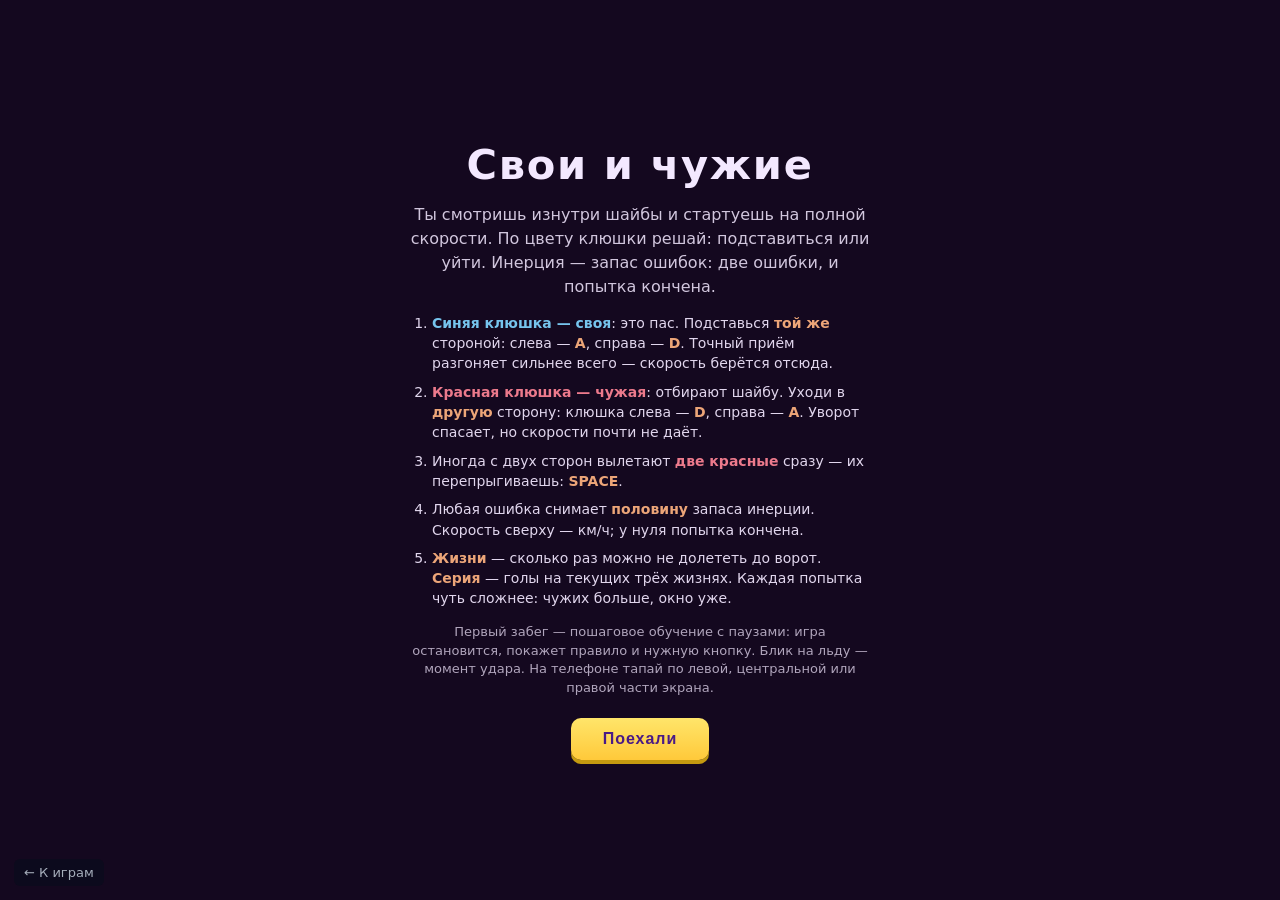
==== dodge-design/index.html @ 3c358fe4 "Split dodge into classic /dodge and neon /dodge-design. Keep the previous runner at dodge/ and move " ====
<!DOCTYPE html>
<html lang="ru">
<head>
  <meta charset="UTF-8">
  <meta name="viewport" content="width=device-width, initial-scale=1.0, user-scalable=no">
  <title>Шайба: свои и чужие (дизайн)</title>
  <link rel="stylesheet" href="style.css">
</head>
<body>
  <canvas id="game"></canvas>

  <div id="hud">
    <div class="hud-top">
      <div class="hud-left">
        <div class="hud-box hearts-box" id="lives-box">
          <span class="heart filled" data-i="0"></span>
          <span class="heart filled" data-i="1"></span>
          <span class="heart filled" data-i="2"></span>
        </div>
        <div class="hud-center hud-stats">
          <span class="hud-stat">ур : <b id="level-num">1</b></span>
          <span class="hud-stat hud-speed"><i class="hud-puck-ico"></i><b id="speed">0.0</b> км/ч</span>
        </div>
      </div>
      <button id="pause-btn" type="button" class="pause-btn" aria-label="Пауза" hidden></button>
    </div>

    <div class="hud-bottom">
      <div class="stick-legend">
        <span class="legend-item legend-team"><i></i>СВОЯ — ПОД НЕЁ</span>
        <span class="legend-item legend-foe"><i></i>ЧУЖАЯ — В ДРУГУЮ</span>
      </div>
      <div class="controls-hint">
        <span>A ВЛЕВО</span>
        <span>SPACE ПРЫЖОК</span>
        <span>D ВПРАВО</span>
      </div>
      <div id="touch-controls">
        <button type="button" class="touch-btn touch-btn-left" data-input="left" aria-label="Влево A">
          <span class="touch-label">A</span>
        </button>
        <button type="button" class="touch-btn touch-btn-center" data-input="brace" aria-label="Прыжок SPACE">
          <span class="touch-label">SPACE</span>
        </button>
        <button type="button" class="touch-btn touch-btn-right" data-input="right" aria-label="Вправо D">
          <span class="touch-label">D</span>
        </button>
      </div>
    </div>

    <div id="brace-flash" hidden></div>
    <div id="status" hidden></div>
    <button id="restart-btn" type="button" hidden>Ещё раз</button>
    <button id="report-alt" type="button" class="ghost-btn" hidden></button>

    <button id="tutor-hide" type="button" class="ghost-btn" hidden>Скрыть подсказки</button>

    <div id="tutor" hidden>
      <div class="tutor-card">
        <div class="tutor-title" id="tutor-title"></div>
        <div class="tutor-body" id="tutor-body"></div>
        <div class="tutor-hint" id="tutor-hint">Нажми любую кнопку</div>
      </div>
    </div>

    <div id="pause-overlay" hidden>
      <div class="pause-panel">
        <div class="pause-title">ПАУЗА</div>
        <button id="resume-btn" type="button">Продолжить</button>
      </div>
    </div>

    <div id="intro">
      <div class="intro-panel">
      <h1>Свои и чужие</h1>
      <p class="intro-sub">Ты смотришь изнутри шайбы и стартуешь на полной скорости. По цвету клюшки решай: подставиться или уйти. Инерция — запас ошибок: две ошибки, и попытка кончена.</p>
      <ol class="intro-list">
        <li><b class="ink-team">Синяя клюшка — своя</b>: это пас. Подставься <b>той же</b> стороной: слева — <b>A</b>, справа — <b>D</b>. Точный приём разгоняет сильнее всего — скорость берётся отсюда.</li>
        <li><b class="ink-foe">Красная клюшка — чужая</b>: отбирают шайбу. Уходи в <b>другую</b> сторону: клюшка слева — <b>D</b>, справа — <b>A</b>. Уворот спасает, но скорости почти не даёт.</li>
        <li>Иногда с двух сторон вылетают <b class="ink-foe">две красные</b> сразу — их перепрыгиваешь: <b>SPACE</b>.</li>
        <li>Любая ошибка снимает <b>половину</b> запаса инерции. Скорость сверху — км/ч; у нуля попытка кончена.</li>
        <li><b>Жизни</b> — сколько раз можно не долететь до ворот. <b>Серия</b> — голы на текущих трёх жизнях. Каждая попытка чуть сложнее: чужих больше, окно уже.</li>
      </ol>
      <p class="intro-note">Первый забег — пошаговое обучение с паузами: игра остановится, покажет правило и нужную кнопку. Блик на льду — момент удара. На телефоне тапай по левой, центральной или правой части экрана.</p>
      <button id="start-btn" type="button">Поехали</button>
      <button id="tutor-again" type="button" class="ghost-btn" hidden>Пройти обучение снова</button>
      </div>
    </div>
  </div>

  <a class="back-link" href="../">← К играм</a>
  <script src="game.js"></script>
</body>
</html>
---- dodge-design/style.css ----
* {
  box-sizing: border-box;
  margin: 0;
  padding: 0;
}

html,
body {
  width: 100%;
  height: 100%;
  /* Safari's toolbar collapses mid-scroll; dvh keeps the layout from jumping. */
  height: 100dvh;
  overflow: hidden;
  background: #14081f;
  font-family: "Segoe UI", system-ui, sans-serif;
  color: #f3e8ff;
  touch-action: none;
  user-select: none;
}

#game {
  display: block;
  width: 100%;
  height: 100%;
  cursor: crosshair;
}

#hud {
  pointer-events: none;
  position: fixed;
  inset: 0;
  z-index: 2;
}

.hud-top {
  display: flex;
  justify-content: space-between;
  align-items: flex-start;
  padding: 16px 18px;
  gap: 12px;
}

.hud-left {
  display: flex;
  align-items: stretch;
  gap: 8px;
  min-width: 0;
}

.hud-center {
  display: flex;
  flex-direction: column;
  align-items: flex-start;
  justify-content: center;
  gap: 2px;
  min-width: 120px;
}

.hud-stats {
  background: url("../assets/speed_back.png") center / 100% 100% no-repeat;
  color: #3b1a6e;
  border-radius: 0;
  padding: 10px 22px 10px 18px;
  gap: 2px;
  box-shadow: none;
  min-width: 148px;
}

.hud-stat {
  font-size: 14px;
  font-weight: 800;
  letter-spacing: 0.02em;
  font-style: italic;
}

.hud-stat b {
  font-variant-numeric: tabular-nums;
  font-style: italic;
}

.hud-speed {
  display: inline-flex;
  align-items: center;
  gap: 6px;
}

.hud-puck-ico {
  width: 14px;
  height: 14px;
  border-radius: 50%;
  background: radial-gradient(circle at 35% 35%, #ffe56a, #c44dff 70%, #5a1a90);
  box-shadow: 0 0 6px rgba(196, 77, 255, 0.7);
  display: inline-block;
}

.hud-box {
  background: rgba(214, 186, 255, 0.9);
  border: none;
  border-radius: 14px;
  padding: 8px 14px;
  font-weight: 800;
  letter-spacing: 0.04em;
  color: #3b1a6e;
  text-shadow: none;
  backdrop-filter: blur(4px);
  font-size: 14px;
  min-width: 88px;
  text-align: center;
  box-shadow: 0 4px 16px rgba(40, 10, 70, 0.3);
}

.hearts-box {
  display: inline-flex;
  align-items: center;
  justify-content: center;
  gap: 6px;
  min-width: 92px;
  padding: 10px 14px;
  background: url("../assets/heart-back.png") center / 100% 100% no-repeat;
  border-radius: 0;
  box-shadow: none;
  backdrop-filter: none;
}

.heart {
  width: 18px;
  height: 15px;
  display: inline-block;
  background: url("../assets/empty-heart.svg") center / contain no-repeat;
}

.heart.filled {
  background-image: url("../assets/full-heart.png");
}

.heart.empty {
  background-image: url("../assets/empty-heart.svg");
}

.pause-btn {
  pointer-events: auto;
  width: 44px;
  height: 44px;
  border: none;
  padding: 0;
  background: url("../assets/pause-button.png") center / contain no-repeat;
  background-color: transparent;
  cursor: pointer;
  flex-shrink: 0;
  -webkit-tap-highlight-color: transparent;
}

.pause-btn[hidden] {
  display: none;
}

.pause-btn:active {
  transform: scale(0.96);
}

#pause-overlay {
  pointer-events: auto;
  position: absolute;
  inset: 0;
  z-index: 8;
  display: flex;
  align-items: center;
  justify-content: center;
  background: rgba(12, 4, 24, 0.62);
  backdrop-filter: blur(4px);
}

#pause-overlay[hidden] {
  display: none;
}

.pause-panel {
  min-width: 240px;
  padding: 22px 28px;
  border-radius: 14px;
  background: rgba(30, 12, 56, 0.94);
  border: 1px solid rgba(232, 180, 255, 0.28);
  text-align: center;
  box-shadow: 0 12px 40px rgba(0, 0, 0, 0.45);
}

.pause-title {
  font-size: 22px;
  font-weight: 800;
  letter-spacing: 0.12em;
  margin-bottom: 16px;
  color: #ffe56a;
}

#resume-btn {
  padding: 12px 28px;
  border: none;
  border-radius: 10px;
  background: linear-gradient(180deg, #ffe56a, #ffc93a);
  color: #4a1a86;
  font-size: 15px;
  font-weight: 800;
  letter-spacing: 0.06em;
  cursor: pointer;
  box-shadow: 0 4px 0 #c49a10;
}

#resume-btn:hover {
  background: linear-gradient(180deg, #fff08a, #ffd45a);
}

.hud-bottom {
  position: absolute;
  left: 0;
  right: 0;
  bottom: 0;
  padding: 10px 18px 14px;
  background: linear-gradient(transparent 0%, rgba(30, 8, 50, 0.45) 28%, rgba(20, 6, 40, 0.92) 70%);
}

.controls-hint {
  display: flex;
  justify-content: center;
  gap: 28px;
  flex-wrap: wrap;
  font-size: 12px;
  letter-spacing: 0.08em;
  opacity: 0.8;
  transition: opacity 0.25s ease;
}

/* Fly-in / goal / stall cinematics — keep the frame clean. */
body.cinema .controls-hint,
body.cinema #touch-controls,
body.cinema #tutor-hide,
body.cinema #brace-flash,
body.cinema #pause-btn {
  opacity: 0 !important;
  pointer-events: none !important;
}

body.cinema #touch-controls {
  visibility: hidden;
}

body.paused #touch-controls,
body.paused .controls-hint {
  pointer-events: none;
  opacity: 0.35;
}

/* Colour key stays on screen: the rule is the whole game. */
.stick-legend {
  display: flex;
  justify-content: center;
  gap: 22px;
  flex-wrap: wrap;
  margin-bottom: 8px;
  font-size: 11px;
  letter-spacing: 0.09em;
  font-weight: 700;
}

.legend-item {
  display: inline-flex;
  align-items: center;
  gap: 7px;
  opacity: 0.9;
}

.legend-item i {
  width: 16px;
  height: 4px;
  border-radius: 2px;
}

.legend-team {
  color: #a8dcf5;
}

.legend-team i {
  background: #4fc9ff;
  box-shadow: 0 0 8px rgba(80, 200, 255, 0.7);
}

.legend-foe {
  color: #ffb0be;
}

.legend-foe i {
  background: #ff2e4d;
  box-shadow: 0 0 8px rgba(255, 60, 90, 0.7);
}

/* Scoped copies win over the generic orange `b` inside the intro list. */
.ink-team,
.intro-list b.ink-team {
  color: #7fd4ff;
}

.ink-foe,
.intro-list b.ink-foe {
  color: #ff8496;
}

/* Hidden on wide desktops; shown on narrow / phone layouts (incl. DevTools). */
#touch-controls {
  display: none;
  pointer-events: auto;
  grid-template-columns: 1fr 1.1fr 1fr;
  gap: 10px;
  max-width: 420px;
  margin: 8px auto 0;
  width: 100%;
}

.touch-btn {
  appearance: none;
  border: none;
  border-radius: 0;
  background-color: transparent;
  background-position: center;
  background-repeat: no-repeat;
  background-size: 100% 100%;
  color: #4a1a86;
  min-height: 72px;
  padding: 36px 8px 8px;
  display: flex;
  flex-direction: column;
  align-items: center;
  justify-content: flex-end;
  gap: 0;
  font: inherit;
  cursor: pointer;
  -webkit-tap-highlight-color: transparent;
  touch-action: manipulation;
  user-select: none;
  box-shadow: none;
}

.touch-btn-left {
  background-image: url("../assets/left-button.png");
}

.touch-btn-center {
  background-image: url("../assets/up-button.png");
}

.touch-btn-right {
  background-image: url("../assets/right-button.png");
}

.touch-btn:active,
.touch-btn.is-down {
  transform: translateY(2px) scale(0.98);
  filter: brightness(0.95);
}

.touch-label {
  font-size: 11px;
  letter-spacing: 0.1em;
  font-weight: 800;
  opacity: 0.9;
  text-shadow: 0 1px 0 rgba(255, 230, 120, 0.6);
}

@media (max-width: 900px) {
  #touch-controls {
    display: grid;
  }

  .controls-hint {
    display: none;
  }

  .hud-bottom {
    padding-bottom: max(14px, env(safe-area-inset-bottom));
  }

  /* Back link sits top-left here — clear the HUD row out from under it. */
  .hud-top {
    padding-top: 48px;
  }

  #tutor-hide {
    top: 116px;
  }
}

#brace-flash {
  position: absolute;
  left: 50%;
  top: 52%;
  transform: translate(-50%, -50%);
  padding: 10px 22px;
  border-radius: 10px;
  background: rgba(255, 80, 40, 0.88);
  font-size: 22px;
  font-weight: 800;
  letter-spacing: 0.12em;
  animation: pulse 0.35s ease-in-out infinite alternate;
}

#brace-flash.grade-perfect {
  background: rgba(46, 204, 113, 0.92);
}

#brace-flash.grade-good {
  background: rgba(52, 152, 219, 0.92);
}

#brace-flash.grade-miss {
  background: rgba(231, 76, 60, 0.92);
}

#brace-flash.grade-whiff {
  background: rgba(120, 120, 140, 0.88);
}

#status {
  position: absolute;
  left: 50%;
  top: 42%;
  transform: translate(-50%, -50%);
  min-width: 300px;
  padding: 18px 26px;
  border-radius: 14px;
  background: rgba(6, 14, 28, 0.94);
  border: 1px solid rgba(232, 244, 255, 0.25);
  text-align: center;
  line-height: 1.3;
}

#status.report-good { border-color: rgba(46, 204, 113, 0.6); }
#status.report-bad { border-color: rgba(231, 76, 60, 0.6); }

.report-title {
  font-size: 24px;
  font-weight: 800;
  letter-spacing: 0.04em;
}

.report-rows {
  margin-top: 14px;
  padding-top: 12px;
  border-top: 1px solid rgba(232, 244, 255, 0.14);
  display: grid;
  gap: 6px;
  font-size: 14px;
  font-weight: 500;
}

.report-row {
  display: flex;
  justify-content: space-between;
  gap: 24px;
  color: rgba(232, 244, 255, 0.66);
}

.report-row b {
  color: #e8f4ff;
  font-weight: 700;
}

.report-note {
  margin-top: 12px;
  font-size: 12.5px;
  line-height: 1.4;
  color: rgba(255, 179, 128, 0.9);
}

#restart-btn {
  pointer-events: auto;
  position: absolute;
  left: 50%;
  top: 64%;
  transform: translate(-50%, -50%);
  padding: 10px 22px;
  border: none;
  border-radius: 8px;
  background: #e8f4ff;
  color: #0a1628;
  font-size: 15px;
  font-weight: 700;
  cursor: pointer;
}

#report-alt {
  position: absolute;
  left: 50%;
  top: 72%;
  transform: translate(-50%, -50%);
  font-size: 13px;
  white-space: nowrap;
}

#restart-btn:hover {
  background: #fff;
}

#tutor-hide {
  position: absolute;
  left: 50%;
  top: 76px;
  transform: translateX(-50%);
  font-size: 12px;
  white-space: nowrap;
  z-index: 6;
}

#tutor {
  pointer-events: none;
  position: absolute;
  inset: 0;
  z-index: 5;
  display: flex;
  align-items: center;
  justify-content: center;
  padding: 20px;
}

#tutor[hidden] {
  display: none;
}

.tutor-card {
  max-width: min(420px, 92vw);
  padding: 18px 22px 16px;
  border-radius: 14px;
  background: rgba(6, 14, 28, 0.92);
  border: 1px solid rgba(232, 244, 255, 0.22);
  box-shadow: 0 12px 40px rgba(0, 0, 0, 0.45);
  text-align: center;
  backdrop-filter: blur(6px);
}

.tutor-card--top {
  align-self: flex-start;
  margin-top: max(96px, 14vh);
}

.tutor-title {
  font-size: 18px;
  font-weight: 800;
  letter-spacing: 0.08em;
  margin-bottom: 8px;
  color: #ffb380;
}

.tutor-body {
  font-size: 15px;
  line-height: 1.45;
  opacity: 0.92;
  margin-bottom: 12px;
}

.tutor-hint {
  font-size: 12px;
  font-weight: 700;
  letter-spacing: 0.06em;
  opacity: 0.65;
  animation: tutor-hint-pulse 1.1s ease-in-out infinite;
}

@keyframes tutor-hint-pulse {
  0%,
  100% {
    opacity: 0.45;
  }
  50% {
    opacity: 0.9;
  }
}

.ghost-btn {
  pointer-events: auto;
  padding: 8px 12px;
  border: none;
  border-radius: 8px;
  background: transparent;
  color: rgba(232, 244, 255, 0.55);
  font-size: 13px;
  font-weight: 600;
  cursor: pointer;
  text-decoration: underline;
}

.ghost-btn:hover {
  color: #e8f4ff;
}

.ghost-btn[hidden] {
  display: none;
}

#intro[hidden] {
  display: none;
}

/* Opaque so the HUD never shows through, and scrollable when the rules do not
   fit a phone screen. margin:auto on the panel centres it and still scrolls. */
#intro {
  pointer-events: auto;
  position: absolute;
  inset: 0;
  display: flex;
  overflow-y: auto;
  -webkit-overflow-scrolling: touch;
  touch-action: pan-y;
  padding: max(20px, env(safe-area-inset-top)) 20px max(20px, env(safe-area-inset-bottom));
  background: #14081f;
}

.intro-panel {
  margin: auto;
  display: flex;
  flex-direction: column;
  align-items: center;
  gap: 14px;
  text-align: center;
}

/* Nothing behind the rules should compete with them for the screen. */
body.intro-open .hud-top,
body.intro-open .hud-bottom,
body.intro-open #pause-btn,
body.intro-open #pause-overlay {
  display: none;
}

#intro h1 {
  font-size: clamp(1.8rem, 6vw, 2.6rem);
  font-weight: 800;
  letter-spacing: 0.04em;
}

/* Phones in landscape or with a tall browser chrome: shrink instead of scroll. */
@media (max-height: 760px) {
  #intro h1 {
    font-size: clamp(1.4rem, 5vw, 1.9rem);
  }

  .intro-panel {
    gap: 10px;
  }

  .intro-sub {
    font-size: 14px;
  }

  .intro-list {
    font-size: 13px;
    gap: 6px;
  }

  .intro-note {
    font-size: 12px;
  }

  #start-btn {
    padding: 11px 28px;
  }
}

.intro-sub {
  max-width: 460px;
  opacity: 0.85;
  line-height: 1.5;
}

.intro-list {
  text-align: left;
  max-width: 460px;
  display: grid;
  gap: 8px;
  padding-left: 22px;
  font-size: 14px;
  line-height: 1.45;
  opacity: 0.92;
}

.intro-list b {
  color: #ffb380;
}

.intro-note {
  max-width: 460px;
  font-size: 13px;
  line-height: 1.45;
  opacity: 0.7;
}

#start-btn {
  margin-top: 6px;
  padding: 12px 32px;
  border: none;
  border-radius: 10px;
  background: linear-gradient(180deg, #ffe56a, #ffc93a);
  color: #4a1a86;
  font-size: 16px;
  font-weight: 800;
  letter-spacing: 0.06em;
  cursor: pointer;
  box-shadow: 0 4px 0 #c49a10;
}

#start-btn:hover {
  background: linear-gradient(180deg, #fff08a, #ffd45a);
}

.back-link {
  position: fixed;
  left: 14px;
  bottom: 14px;
  z-index: 3;
  color: rgba(232, 244, 255, 0.7);
  text-decoration: none;
  font-size: 13px;
  background: rgba(6, 14, 28, 0.55);
  padding: 6px 10px;
  border-radius: 6px;
}

.back-link:hover {
  color: #fff;
}

@media (max-width: 900px) {
  .back-link {
    top: 12px;
    bottom: auto;
    left: 12px;
  }
}

@keyframes pulse {
  from { transform: translate(-50%, -50%) scale(1); }
  to { transform: translate(-50%, -50%) scale(1.06); }
}

@media (max-width: 640px) {
  .hud-box { font-size: 12px; min-width: 80px; padding: 6px 10px; }
  .hearts-box { min-width: 78px; padding: 8px 10px; gap: 4px; }
  .heart { width: 15px; height: 13px; }
  .hud-stats { min-width: 120px; padding: 8px 16px 8px 14px; }
  .hud-stat { font-size: 12px; }
  .pause-btn { width: 38px; height: 38px; }
  .controls-hint { gap: 14px; font-size: 11px; }
  .stick-legend { gap: 12px; font-size: 10px; }
  #brace-flash { font-size: 18px; }
}
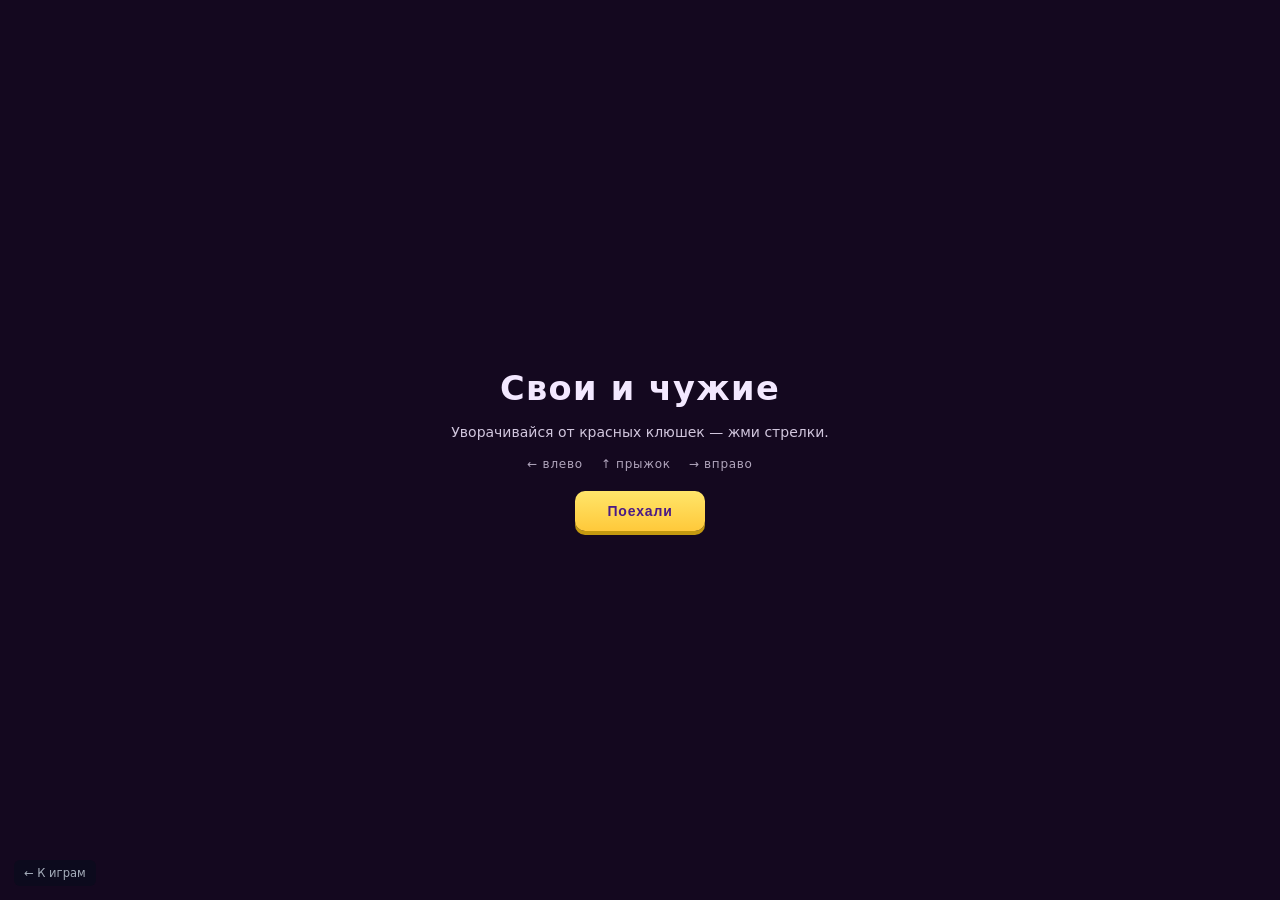
==== commit c22ac8b2: "Refactor dodge-design into ES modules with a tunable balance core. Split the monolith so difficulty " ====
--- a/dodge-design/index.html
+++ b/dodge-design/index.html
@@ -11,14 +11,14 @@
 
   <div id="hud">
     <div class="hud-top">
-      <div class="hud-left">
+      <div class="hud-cluster">
         <div class="hud-box hearts-box" id="lives-box">
           <span class="heart filled" data-i="0"></span>
           <span class="heart filled" data-i="1"></span>
           <span class="heart filled" data-i="2"></span>
         </div>
         <div class="hud-center hud-stats">
-          <span class="hud-stat">ур : <b id="level-num">1</b></span>
+          <span class="hud-stat">ур : <b id="level-num">1</b><span id="level-mul" hidden></span></span>
           <span class="hud-stat hud-speed"><i class="hud-puck-ico"></i><b id="speed">0.0</b> км/ч</span>
         </div>
       </div>
@@ -26,25 +26,15 @@
     </div>
 
     <div class="hud-bottom">
-      <div class="stick-legend">
-        <span class="legend-item legend-team"><i></i>СВОЯ — ПОД НЕЁ</span>
-        <span class="legend-item legend-foe"><i></i>ЧУЖАЯ — В ДРУГУЮ</span>
-      </div>
       <div class="controls-hint">
-        <span>A ВЛЕВО</span>
-        <span>SPACE ПРЫЖОК</span>
-        <span>D ВПРАВО</span>
+        <span>← ВЛЕВО</span>
+        <span>↑ ПРЫЖОК</span>
+        <span>→ ВПРАВО</span>
       </div>
       <div id="touch-controls">
-        <button type="button" class="touch-btn touch-btn-left" data-input="left" aria-label="Влево A">
-          <span class="touch-label">A</span>
-        </button>
-        <button type="button" class="touch-btn touch-btn-center" data-input="brace" aria-label="Прыжок SPACE">
-          <span class="touch-label">SPACE</span>
-        </button>
-        <button type="button" class="touch-btn touch-btn-right" data-input="right" aria-label="Вправо D">
-          <span class="touch-label">D</span>
-        </button>
+        <button type="button" class="touch-btn touch-btn-left" data-input="left" aria-label="Влево"></button>
+        <button type="button" class="touch-btn touch-btn-center" data-input="brace" aria-label="Прыжок"></button>
+        <button type="button" class="touch-btn touch-btn-right" data-input="right" aria-label="Вправо"></button>
       </div>
     </div>
 
@@ -70,18 +60,25 @@
       </div>
     </div>
 
+    <div id="rating-overlay" hidden>
+      <div class="rating-panel">
+        <div class="rating-title">Рейтинг</div>
+        <div class="rating-you">
+          <div id="rating-name"></div>
+          <div id="rating-score"></div>
+        </div>
+        <ol class="rating-list" id="rating-list"></ol>
+        <div class="rating-place" id="rating-place" hidden></div>
+        <div class="rating-error" id="rating-error" hidden>Рейтинг недоступен</div>
+        <button id="rating-restart" type="button">Начать заново</button>
+      </div>
+    </div>
+
     <div id="intro">
       <div class="intro-panel">
       <h1>Свои и чужие</h1>
-      <p class="intro-sub">Ты смотришь изнутри шайбы и стартуешь на полной скорости. По цвету клюшки решай: подставиться или уйти. Инерция — запас ошибок: две ошибки, и попытка кончена.</p>
-      <ol class="intro-list">
-        <li><b class="ink-team">Синяя клюшка — своя</b>: это пас. Подставься <b>той же</b> стороной: слева — <b>A</b>, справа — <b>D</b>. Точный приём разгоняет сильнее всего — скорость берётся отсюда.</li>
-        <li><b class="ink-foe">Красная клюшка — чужая</b>: отбирают шайбу. Уходи в <b>другую</b> сторону: клюшка слева — <b>D</b>, справа — <b>A</b>. Уворот спасает, но скорости почти не даёт.</li>
-        <li>Иногда с двух сторон вылетают <b class="ink-foe">две красные</b> сразу — их перепрыгиваешь: <b>SPACE</b>.</li>
-        <li>Любая ошибка снимает <b>половину</b> запаса инерции. Скорость сверху — км/ч; у нуля попытка кончена.</li>
-        <li><b>Жизни</b> — сколько раз можно не долететь до ворот. <b>Серия</b> — голы на текущих трёх жизнях. Каждая попытка чуть сложнее: чужих больше, окно уже.</li>
-      </ol>
-      <p class="intro-note">Первый забег — пошаговое обучение с паузами: игра остановится, покажет правило и нужную кнопку. Блик на льду — момент удара. На телефоне тапай по левой, центральной или правой части экрана.</p>
+      <p class="intro-sub">Уворачивайся от красных клюшек — жми стрелки.</p>
+      <p class="intro-keys"><span>← влево</span><span>↑ прыжок</span><span>→ вправо</span></p>
       <button id="start-btn" type="button">Поехали</button>
       <button id="tutor-again" type="button" class="ghost-btn" hidden>Пройти обучение снова</button>
       </div>
@@ -89,6 +86,6 @@
   </div>
 
   <a class="back-link" href="../">← К играм</a>
-  <script src="game.js"></script>
+  <script type="module" src="src/main.js"></script>
 </body>
 </html>
--- a/dodge-design/style.css
+++ b/dodge-design/style.css
@@ -34,15 +34,17 @@
 
 .hud-top {
   display: flex;
-  justify-content: space-between;
+  justify-content: center;
   align-items: flex-start;
-  padding: 16px 18px;
+  position: relative;
+  padding: 16px 62px;
   gap: 12px;
 }
 
-.hud-left {
+.hud-cluster {
   display: flex;
   align-items: stretch;
+  justify-content: center;
   gap: 8px;
   min-width: 0;
 }
@@ -67,7 +69,7 @@
 }
 
 .hud-stat {
-  font-size: 14px;
+  font-size: 12px;
   font-weight: 800;
   letter-spacing: 0.02em;
   font-style: italic;
@@ -82,6 +84,14 @@
   display: inline-flex;
   align-items: center;
   gap: 6px;
+}
+
+body.heat-hot .hud-speed {
+  text-shadow: 0 0 10px rgba(255, 220, 120, 0.85);
+}
+
+body.heat-hot .hud-puck-ico {
+  box-shadow: 0 0 10px rgba(255, 200, 80, 0.95);
 }
 
 .hud-puck-ico {
@@ -103,7 +113,7 @@
   color: #3b1a6e;
   text-shadow: none;
   backdrop-filter: blur(4px);
-  font-size: 14px;
+  font-size: 12px;
   min-width: 88px;
   text-align: center;
   box-shadow: 0 4px 16px rgba(40, 10, 70, 0.3);
@@ -139,6 +149,9 @@
 
 .pause-btn {
   pointer-events: auto;
+  position: absolute;
+  right: 18px;
+  top: 16px;
   width: 44px;
   height: 44px;
   border: none;
@@ -185,7 +198,7 @@
 }
 
 .pause-title {
-  font-size: 22px;
+  font-size: 19px;
   font-weight: 800;
   letter-spacing: 0.12em;
   margin-bottom: 16px;
@@ -198,7 +211,7 @@
   border-radius: 10px;
   background: linear-gradient(180deg, #ffe56a, #ffc93a);
   color: #4a1a86;
-  font-size: 15px;
+  font-size: 13px;
   font-weight: 800;
   letter-spacing: 0.06em;
   cursor: pointer;
@@ -206,6 +219,124 @@
 }
 
 #resume-btn:hover {
+  background: linear-gradient(180deg, #fff08a, #ffd45a);
+}
+
+#rating-overlay {
+  pointer-events: auto;
+  position: absolute;
+  inset: 0;
+  z-index: 9;
+  display: flex;
+  align-items: center;
+  justify-content: center;
+  padding: 20px;
+  background: rgba(12, 4, 24, 0.72);
+  backdrop-filter: blur(4px);
+}
+
+#rating-overlay[hidden] {
+  display: none;
+}
+
+.rating-panel {
+  width: min(360px, 92vw);
+  max-height: min(80vh, 560px);
+  overflow-y: auto;
+  -webkit-overflow-scrolling: touch;
+  padding: 22px 22px 20px;
+  border-radius: 14px;
+  background: rgba(30, 12, 56, 0.96);
+  border: 1px solid rgba(232, 180, 255, 0.28);
+  text-align: center;
+  box-shadow: 0 12px 40px rgba(0, 0, 0, 0.45);
+}
+
+.rating-title {
+  font-size: 19px;
+  font-weight: 800;
+  letter-spacing: 0.12em;
+  margin-bottom: 12px;
+  color: #ffe56a;
+  text-transform: uppercase;
+}
+
+.rating-you {
+  margin-bottom: 14px;
+}
+
+#rating-name {
+  font-size: 15px;
+  font-weight: 700;
+}
+
+#rating-score {
+  margin-top: 4px;
+  font-size: 12px;
+  opacity: 0.75;
+}
+
+.rating-list {
+  list-style: none;
+  display: flex;
+  flex-direction: column;
+  gap: 4px;
+  margin: 0 0 12px;
+  text-align: left;
+}
+
+.rating-list li {
+  display: grid;
+  grid-template-columns: 28px 1fr auto;
+  gap: 8px;
+  align-items: center;
+  padding: 6px 10px;
+  border-radius: 8px;
+  background: rgba(255, 255, 255, 0.04);
+  font-size: 13px;
+}
+
+.rating-list li.is-you {
+  background: rgba(255, 229, 106, 0.16);
+  border: 1px solid rgba(255, 229, 106, 0.4);
+}
+
+.rating-rank {
+  font-weight: 800;
+  opacity: 0.55;
+}
+
+.rating-goals {
+  font-weight: 800;
+  color: #ffe56a;
+}
+
+.rating-place {
+  font-size: 12px;
+  margin-bottom: 12px;
+  opacity: 0.8;
+}
+
+.rating-error {
+  font-size: 12px;
+  margin-bottom: 12px;
+  color: rgba(255, 160, 160, 0.9);
+}
+
+#rating-restart {
+  padding: 12px 28px;
+  border: none;
+  border-radius: 10px;
+  background: linear-gradient(180deg, #ffe56a, #ffc93a);
+  color: #4a1a86;
+  font-size: 13px;
+  font-weight: 800;
+  letter-spacing: 0.06em;
+  cursor: pointer;
+  box-shadow: 0 4px 0 #c49a10;
+}
+
+#rating-restart:hover {
   background: linear-gradient(180deg, #fff08a, #ffd45a);
 }
 
@@ -223,7 +354,7 @@
   justify-content: center;
   gap: 28px;
   flex-wrap: wrap;
-  font-size: 12px;
+  font-size: 10.5px;
   letter-spacing: 0.08em;
   opacity: 0.8;
   transition: opacity 0.25s ease;
@@ -247,60 +378,6 @@
 body.paused .controls-hint {
   pointer-events: none;
   opacity: 0.35;
-}
-
-/* Colour key stays on screen: the rule is the whole game. */
-.stick-legend {
-  display: flex;
-  justify-content: center;
-  gap: 22px;
-  flex-wrap: wrap;
-  margin-bottom: 8px;
-  font-size: 11px;
-  letter-spacing: 0.09em;
-  font-weight: 700;
-}
-
-.legend-item {
-  display: inline-flex;
-  align-items: center;
-  gap: 7px;
-  opacity: 0.9;
-}
-
-.legend-item i {
-  width: 16px;
-  height: 4px;
-  border-radius: 2px;
-}
-
-.legend-team {
-  color: #a8dcf5;
-}
-
-.legend-team i {
-  background: #4fc9ff;
-  box-shadow: 0 0 8px rgba(80, 200, 255, 0.7);
-}
-
-.legend-foe {
-  color: #ffb0be;
-}
-
-.legend-foe i {
-  background: #ff2e4d;
-  box-shadow: 0 0 8px rgba(255, 60, 90, 0.7);
-}
-
-/* Scoped copies win over the generic orange `b` inside the intro list. */
-.ink-team,
-.intro-list b.ink-team {
-  color: #7fd4ff;
-}
-
-.ink-foe,
-.intro-list b.ink-foe {
-  color: #ff8496;
 }
 
 /* Hidden on wide desktops; shown on narrow / phone layouts (incl. DevTools). */
@@ -324,12 +401,7 @@
   background-size: 100% 100%;
   color: #4a1a86;
   min-height: 72px;
-  padding: 36px 8px 8px;
-  display: flex;
-  flex-direction: column;
-  align-items: center;
-  justify-content: flex-end;
-  gap: 0;
+  padding: 0;
   font: inherit;
   cursor: pointer;
   -webkit-tap-highlight-color: transparent;
@@ -356,14 +428,6 @@
   filter: brightness(0.95);
 }
 
-.touch-label {
-  font-size: 11px;
-  letter-spacing: 0.1em;
-  font-weight: 800;
-  opacity: 0.9;
-  text-shadow: 0 1px 0 rgba(255, 230, 120, 0.6);
-}
-
 @media (max-width: 900px) {
   #touch-controls {
     display: grid;
@@ -380,6 +444,10 @@
   /* Back link sits top-left here — clear the HUD row out from under it. */
   .hud-top {
     padding-top: 48px;
+  }
+
+  .pause-btn {
+    top: 48px;
   }
 
   #tutor-hide {
@@ -395,7 +463,7 @@
   padding: 10px 22px;
   border-radius: 10px;
   background: rgba(255, 80, 40, 0.88);
-  font-size: 22px;
+  font-size: 19px;
   font-weight: 800;
   letter-spacing: 0.12em;
   animation: pulse 0.35s ease-in-out infinite alternate;
@@ -407,6 +475,10 @@
 
 #brace-flash.grade-good {
   background: rgba(52, 152, 219, 0.92);
+}
+
+#brace-flash.grade-late {
+  background: rgba(230, 150, 40, 0.94);
 }
 
 #brace-flash.grade-miss {
@@ -422,7 +494,7 @@
   left: 50%;
   top: 42%;
   transform: translate(-50%, -50%);
-  min-width: 300px;
+  min-width: 200px;
   padding: 18px 26px;
   border-radius: 14px;
   background: rgba(6, 14, 28, 0.94);
@@ -435,52 +507,30 @@
 #status.report-bad { border-color: rgba(231, 76, 60, 0.6); }
 
 .report-title {
-  font-size: 24px;
+  font-size: 20px;
   font-weight: 800;
   letter-spacing: 0.04em;
 }
 
-.report-rows {
-  margin-top: 14px;
-  padding-top: 12px;
-  border-top: 1px solid rgba(232, 244, 255, 0.14);
-  display: grid;
-  gap: 6px;
-  font-size: 14px;
-  font-weight: 500;
-}
-
-.report-row {
-  display: flex;
-  justify-content: space-between;
-  gap: 24px;
-  color: rgba(232, 244, 255, 0.66);
-}
-
-.report-row b {
-  color: #e8f4ff;
-  font-weight: 700;
-}
-
-.report-note {
-  margin-top: 12px;
-  font-size: 12.5px;
+.report-line {
+  margin-top: 8px;
+  font-size: 11px;
   line-height: 1.4;
-  color: rgba(255, 179, 128, 0.9);
+  color: rgba(232, 244, 255, 0.62);
 }
 
 #restart-btn {
   pointer-events: auto;
   position: absolute;
   left: 50%;
-  top: 64%;
+  top: 56%;
   transform: translate(-50%, -50%);
   padding: 10px 22px;
   border: none;
   border-radius: 8px;
   background: #e8f4ff;
   color: #0a1628;
-  font-size: 15px;
+  font-size: 13px;
   font-weight: 700;
   cursor: pointer;
 }
@@ -488,9 +538,9 @@
 #report-alt {
   position: absolute;
   left: 50%;
-  top: 72%;
+  top: 64%;
   transform: translate(-50%, -50%);
-  font-size: 13px;
+  font-size: 11px;
   white-space: nowrap;
 }
 
@@ -503,7 +553,7 @@
   left: 50%;
   top: 76px;
   transform: translateX(-50%);
-  font-size: 12px;
+  font-size: 10.5px;
   white-space: nowrap;
   z-index: 6;
 }
@@ -540,7 +590,7 @@
 }
 
 .tutor-title {
-  font-size: 18px;
+  font-size: 15px;
   font-weight: 800;
   letter-spacing: 0.08em;
   margin-bottom: 8px;
@@ -548,14 +598,14 @@
 }
 
 .tutor-body {
-  font-size: 15px;
+  font-size: 13px;
   line-height: 1.45;
   opacity: 0.92;
   margin-bottom: 12px;
 }
 
 .tutor-hint {
-  font-size: 12px;
+  font-size: 10.5px;
   font-weight: 700;
   letter-spacing: 0.06em;
   opacity: 0.65;
@@ -579,7 +629,7 @@
   border-radius: 8px;
   background: transparent;
   color: rgba(232, 244, 255, 0.55);
-  font-size: 13px;
+  font-size: 11px;
   font-weight: 600;
   cursor: pointer;
   text-decoration: underline;
@@ -624,12 +674,13 @@
 body.intro-open .hud-top,
 body.intro-open .hud-bottom,
 body.intro-open #pause-btn,
-body.intro-open #pause-overlay {
+body.intro-open #pause-overlay,
+body.intro-open #rating-overlay {
   display: none;
 }
 
 #intro h1 {
-  font-size: clamp(1.8rem, 6vw, 2.6rem);
+  font-size: clamp(1.5rem, 5vw, 2.1rem);
   font-weight: 800;
   letter-spacing: 0.04em;
 }
@@ -637,7 +688,7 @@
 /* Phones in landscape or with a tall browser chrome: shrink instead of scroll. */
 @media (max-height: 760px) {
   #intro h1 {
-    font-size: clamp(1.4rem, 5vw, 1.9rem);
+    font-size: clamp(1.2rem, 4.5vw, 1.6rem);
   }
 
   .intro-panel {
@@ -645,16 +696,11 @@
   }
 
   .intro-sub {
-    font-size: 14px;
-  }
-
-  .intro-list {
-    font-size: 13px;
-    gap: 6px;
-  }
-
-  .intro-note {
     font-size: 12px;
+  }
+
+  .intro-keys {
+    font-size: 11px;
   }
 
   #start-btn {
@@ -663,30 +709,19 @@
 }
 
 .intro-sub {
-  max-width: 460px;
+  max-width: 420px;
+  font-size: 14px;
   opacity: 0.85;
   line-height: 1.5;
 }
 
-.intro-list {
-  text-align: left;
-  max-width: 460px;
-  display: grid;
-  gap: 8px;
-  padding-left: 22px;
-  font-size: 14px;
-  line-height: 1.45;
-  opacity: 0.92;
-}
-
-.intro-list b {
-  color: #ffb380;
-}
-
-.intro-note {
-  max-width: 460px;
-  font-size: 13px;
-  line-height: 1.45;
+.intro-keys {
+  display: flex;
+  justify-content: center;
+  gap: 18px;
+  flex-wrap: wrap;
+  font-size: 12px;
+  letter-spacing: 0.06em;
   opacity: 0.7;
 }
 
@@ -697,7 +732,7 @@
   border-radius: 10px;
   background: linear-gradient(180deg, #ffe56a, #ffc93a);
   color: #4a1a86;
-  font-size: 16px;
+  font-size: 14px;
   font-weight: 800;
   letter-spacing: 0.06em;
   cursor: pointer;
@@ -715,7 +750,7 @@
   z-index: 3;
   color: rgba(232, 244, 255, 0.7);
   text-decoration: none;
-  font-size: 13px;
+  font-size: 11.5px;
   background: rgba(6, 14, 28, 0.55);
   padding: 6px 10px;
   border-radius: 6px;
@@ -739,13 +774,12 @@
 }
 
 @media (max-width: 640px) {
-  .hud-box { font-size: 12px; min-width: 80px; padding: 6px 10px; }
+  .hud-box { font-size: 10px; min-width: 80px; padding: 6px 10px; }
   .hearts-box { min-width: 78px; padding: 8px 10px; gap: 4px; }
   .heart { width: 15px; height: 13px; }
   .hud-stats { min-width: 120px; padding: 8px 16px 8px 14px; }
-  .hud-stat { font-size: 12px; }
+  .hud-stat { font-size: 10px; }
   .pause-btn { width: 38px; height: 38px; }
-  .controls-hint { gap: 14px; font-size: 11px; }
-  .stick-legend { gap: 12px; font-size: 10px; }
-  #brace-flash { font-size: 18px; }
-}
+  .controls-hint { gap: 14px; font-size: 9.5px; }
+  #brace-flash { font-size: 16px; }
+}
